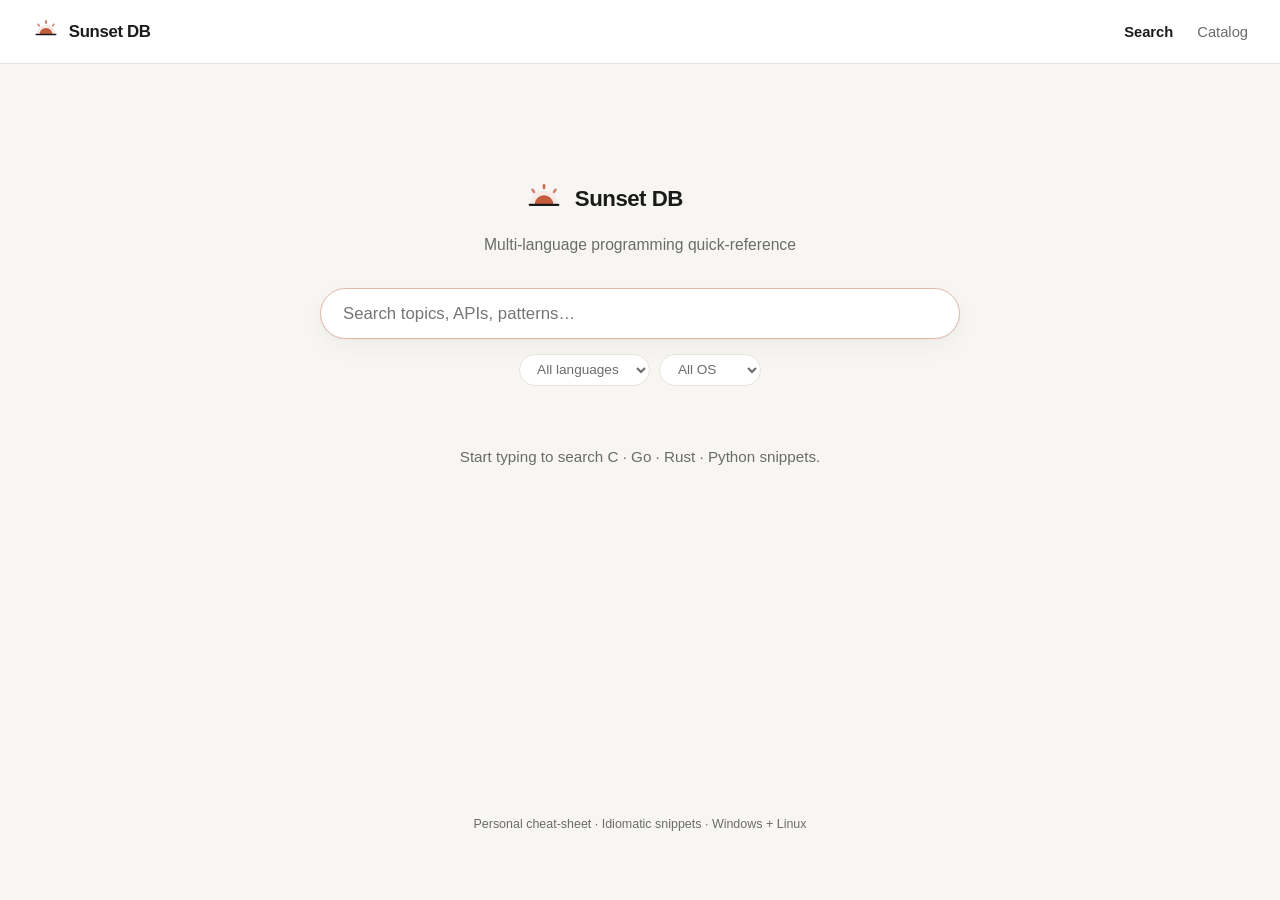
==== index.html @ 4646adef "Initial public Sunset DB: C/Go/Rust/Python quick-reference" ====
<!DOCTYPE html>
<html lang="en">
<head>
  <meta charset="UTF-8" />
  <meta name="viewport" content="width=device-width, initial-scale=1" />
  <title>Sunset DB</title>
  <link rel="stylesheet" href="assets/style.css" />
</head>
<body>
  <nav class="topnav">
    <a class="brand" href="index.html"><img class="brand-mark" src="assets/logo-mark.svg" alt="" width="28" height="28" /><span>Sunset DB</span></a>
    <div class="nav-links">
      <a class="active" href="index.html">Search</a>
      <a href="catalog.html">Catalog</a>
    </div>
  </nav>

  <section class="search-hero">
    <div class="logo"><img class="logo-img" src="assets/logo.svg" alt="Sunset DB" width="220" height="50" /></div>
    <p class="tagline">Multi-language programming quick-reference</p>
    <div class="search-box">
      <input id="q" type="search" placeholder="Search topics, APIs, patterns…" autocomplete="off" autofocus />
    </div>
    <div class="search-filters">
      <select id="lang" aria-label="Language"></select>
      <select id="os" aria-label="OS"></select>
    </div>
    <div id="results" class="results"></div>
    <p id="hint" class="empty-hint">Start typing to search C · Go · Rust · Python snippets.</p>
    <p class="lab-note">Personal cheat-sheet · Idiomatic snippets · Windows + Linux</p>
  </section>

  <script src="assets/app.js"></script>
  <script>
    (async () => {
      const { load, filter, fillSelect, collectMeta, chips, detailUrl } = SunsetDB;
      const q = document.getElementById("q");
      const lang = document.getElementById("lang");
      const os = document.getElementById("os");
      const results = document.getElementById("results");
      const hint = document.getElementById("hint");
      let all = [];
      try { all = await load(); } catch (e) {
        hint.textContent = e.message; return;
      }
      const meta = collectMeta(all);
      fillSelect(lang, meta.langs, "All languages");
      fillSelect(os, meta.oses, "All OS");

      function render() {
        const query = q.value.trim();
        const items = filter(all, { q: query, lang: lang.value, os: os.value });
        results.innerHTML = "";
        const show = query.length > 0 || lang.value || os.value;
        hint.style.display = show ? "none" : "block";
        if (!show) return;
        if (!items.length) {
          hint.style.display = "block";
          hint.textContent = "No topics matched.";
          return;
        }
        items.slice(0, 40).forEach(t => {
          const a = document.createElement("a");
          a.className = "result";
          a.href = detailUrl(t.id);
          a.innerHTML = `<div class="urlish">topic / ${t.category || "general"} / ${t.id}</div><h2></h2><p></p><div class="chips"></div>`;
          a.querySelector("h2").textContent = t.title;
          a.querySelector("p").textContent = t.summary || "";
          chips(t, a.querySelector(".chips"));
          results.appendChild(a);
        });
      }
      q.addEventListener("input", render);
      lang.addEventListener("change", render);
      os.addEventListener("change", render);
      const params = new URLSearchParams(location.search);
      if (params.get("q")) { q.value = params.get("q"); render(); }
      if (params.get("lang")) { lang.value = params.get("lang"); render(); }
      if (params.get("os")) { os.value = params.get("os"); render(); }
    })();
  </script>
</body>
</html>
---- assets/style.css ----
:root {
  --bg: #f7f6f3;
  --surface: #ffffff;
  --text: #1a1a1a;
  --muted: #6b6b6b;
  --line: #e6e4df;
  --accent: #1a1a1a;
  --accent-soft: #f0efeb;
  --sunset: #c45c3e;
  --sunset-soft: #f7ebe6;
  --chip: #eeebe6;
  --shadow: 0 1px 2px rgba(0,0,0,.04), 0 8px 24px rgba(0,0,0,.04);
  --radius: 12px;
  --font: "Segoe UI", "Helvetica Neue", Arial, sans-serif;
  --mono: Consolas, "Cascadia Code", ui-monospace, monospace;
}

* { box-sizing: border-box; }
html, body {
  margin: 0;
  padding: 0;
  background: var(--bg);
  color: var(--text);
  font-family: var(--font);
  line-height: 1.5;
  min-height: 100%;
}
a { color: inherit; text-decoration: none; }
a:hover { opacity: .75; }

.topnav {
  display: flex;
  align-items: center;
  justify-content: space-between;
  padding: 1.1rem 2rem;
  border-bottom: 1px solid var(--line);
  background: var(--surface);
}
.brand {
  display: inline-flex;
  align-items: center;
  gap: .55rem;
  font-weight: 600;
  letter-spacing: -0.02em;
  font-size: 1.05rem;
  color: var(--text);
}
.brand:hover { opacity: 1; }
.brand:hover span { color: var(--sunset); }
.brand-mark {
  display: block;
  width: 28px;
  height: 28px;
  flex-shrink: 0;
}
.nav-links { display: flex; gap: 1.5rem; font-size: .92rem; color: var(--muted); }
.nav-links a.active { color: var(--text); font-weight: 600; }

/* —— Search home (Google-like) —— */
.search-hero {
  min-height: calc(100vh - 70px);
  display: flex;
  flex-direction: column;
  align-items: center;
  padding: 12vh 1.25rem 3rem;
}
.search-hero .logo {
  margin-bottom: .35rem;
  line-height: 0;
}
.search-hero .logo-img {
  display: block;
  width: min(240px, 70vw);
  height: auto;
}
.search-hero .tagline {
  color: var(--muted);
  margin: 0 0 2rem;
  font-size: .98rem;
}
.search-box {
  width: min(640px, 100%);
  display: flex;
  align-items: center;
  gap: .5rem;
  background: var(--surface);
  border: 1px solid var(--line);
  border-radius: 999px;
  padding: .85rem 1.25rem;
  box-shadow: var(--shadow);
}
.search-box:focus-within { border-color: #e0b8a8; }
.search-box input {
  flex: 1;
  border: 0;
  outline: none;
  font-size: 1.05rem;
  background: transparent;
  font-family: inherit;
}
.search-filters {
  width: min(640px, 100%);
  display: flex;
  gap: .6rem;
  margin-top: .9rem;
  flex-wrap: wrap;
  justify-content: center;
}
.search-filters select {
  border: 1px solid var(--line);
  background: var(--surface);
  border-radius: 999px;
  padding: .4rem .85rem;
  font-size: .85rem;
  color: var(--muted);
  font-family: inherit;
}
.results {
  width: min(720px, 100%);
  margin-top: 1.75rem;
}
.result {
  display: block;
  background: var(--surface);
  border: 1px solid var(--line);
  border-radius: var(--radius);
  padding: 1rem 1.15rem;
  margin-bottom: .75rem;
  box-shadow: var(--shadow);
  transition: border-color .12s;
}
.result:hover { border-color: #c8c4bb; }
.result h2 {
  margin: 0 0 .25rem;
  font-size: 1.05rem;
  font-weight: 600;
  letter-spacing: -0.02em;
}
.result .urlish {
  color: #3c6e51;
  font-size: .78rem;
  margin-bottom: .35rem;
}
.result p {
  margin: 0;
  color: var(--muted);
  font-size: .9rem;
  display: -webkit-box;
  -webkit-line-clamp: 2;
  -webkit-box-orient: vertical;
  overflow: hidden;
}
.chips { display: flex; flex-wrap: wrap; gap: .35rem; margin-top: .55rem; }
.chip {
  background: var(--chip);
  color: var(--muted);
  font-size: .72rem;
  padding: .15rem .5rem;
  border-radius: 999px;
}
.chip.lang { color: #2f5d45; background: #e7f0ea; }
.empty-hint {
  text-align: center;
  color: var(--muted);
  margin-top: 2rem;
  font-size: .95rem;
}
.lab-note {
  margin-top: auto;
  padding-top: 3rem;
  font-size: .78rem;
  color: var(--muted);
}

/* —— Catalog —— */
.page {
  max-width: 1080px;
  margin: 0 auto;
  padding: 2rem 1.5rem 4rem;
}
.page h1 {
  font-size: 1.85rem;
  letter-spacing: -0.03em;
  margin: 0 0 .35rem;
  font-weight: 600;
}
.page .lead { color: var(--muted); margin: 0 0 1.5rem; }
.toolbar {
  display: flex;
  flex-wrap: wrap;
  gap: .6rem;
  margin-bottom: 1.25rem;
}
.toolbar input, .toolbar select {
  border: 1px solid var(--line);
  background: var(--surface);
  border-radius: 999px;
  padding: .55rem 1rem;
  font-size: .9rem;
  font-family: inherit;
}
.toolbar input { flex: 1; min-width: 200px; }
.grid {
  display: grid;
  grid-template-columns: repeat(auto-fill, minmax(280px, 1fr));
  gap: 1rem;
}
.card {
  background: var(--surface);
  border: 1px solid var(--line);
  border-radius: var(--radius);
  padding: 1.15rem;
  box-shadow: var(--shadow);
  display: flex;
  flex-direction: column;
  min-height: 160px;
}
.card h2 { margin: 0 0 .4rem; font-size: 1.02rem; letter-spacing: -0.02em; }
.card p { margin: 0; color: var(--muted); font-size: .88rem; flex: 1; }
.card .chips { margin-top: .85rem; }
.badge-stub {
  font-size: .68rem;
  text-transform: uppercase;
  letter-spacing: .04em;
  color: #8a6d3b;
  background: #f5edd9;
  padding: .12rem .4rem;
  border-radius: 4px;
  margin-left: .4rem;
  vertical-align: middle;
}

/* —— Detail —— */
.detail-wrap { max-width: 860px; margin: 0 auto; padding: 2rem 1.5rem 4rem; }
.detail-wrap .back { color: var(--muted); font-size: .9rem; margin-bottom: 1.25rem; display: inline-block; }
.detail-wrap h1 { font-size: 1.9rem; letter-spacing: -0.03em; margin: 0 0 .75rem; font-weight: 600; }
.detail-wrap .desc { color: var(--muted); font-size: 1.02rem; margin-bottom: 1.25rem; }
.panel {
  background: var(--surface);
  border: 1px solid var(--line);
  border-radius: var(--radius);
  padding: 1.1rem 1.2rem;
  margin: 1rem 0;
  box-shadow: var(--shadow);
}
.panel h3 {
  margin: 0 0 .5rem;
  font-size: .75rem;
  text-transform: uppercase;
  letter-spacing: .06em;
  color: var(--muted);
  font-weight: 600;
}
.code-block {
  border: 1px solid var(--line);
  border-radius: var(--radius);
  overflow: hidden;
  margin: 1rem 0;
  background: var(--surface);
  box-shadow: var(--shadow);
}
.code-block .bar {
  display: flex;
  justify-content: space-between;
  padding: .55rem 1rem;
  border-bottom: 1px solid var(--line);
  background: var(--accent-soft);
  font-size: .8rem;
  color: var(--muted);
}
.code-block pre {
  margin: 0;
  padding: 1rem 1.1rem;
  overflow-x: auto;
  font-size: .82rem;
  line-height: 1.45;
  background: #fafaf8;
}
.code-block code { font-family: var(--mono); }
.refs a { color: #2f5d45; word-break: break-all; }
.count-line { color: var(--muted); font-size: .85rem; margin-bottom: .75rem; }

.chip.os { color: #5a4a2f; background: #f0ead8; }
.code-block .snip-notes {
  padding: .65rem 1.1rem .85rem;
  border-top: 1px solid var(--line);
  font-size: .82rem;
  color: var(--muted);
  background: var(--accent-soft);
}
.panel ul { margin: 0; padding-left: 1.2rem; color: var(--muted); }
.panel li { margin: .25rem 0; }
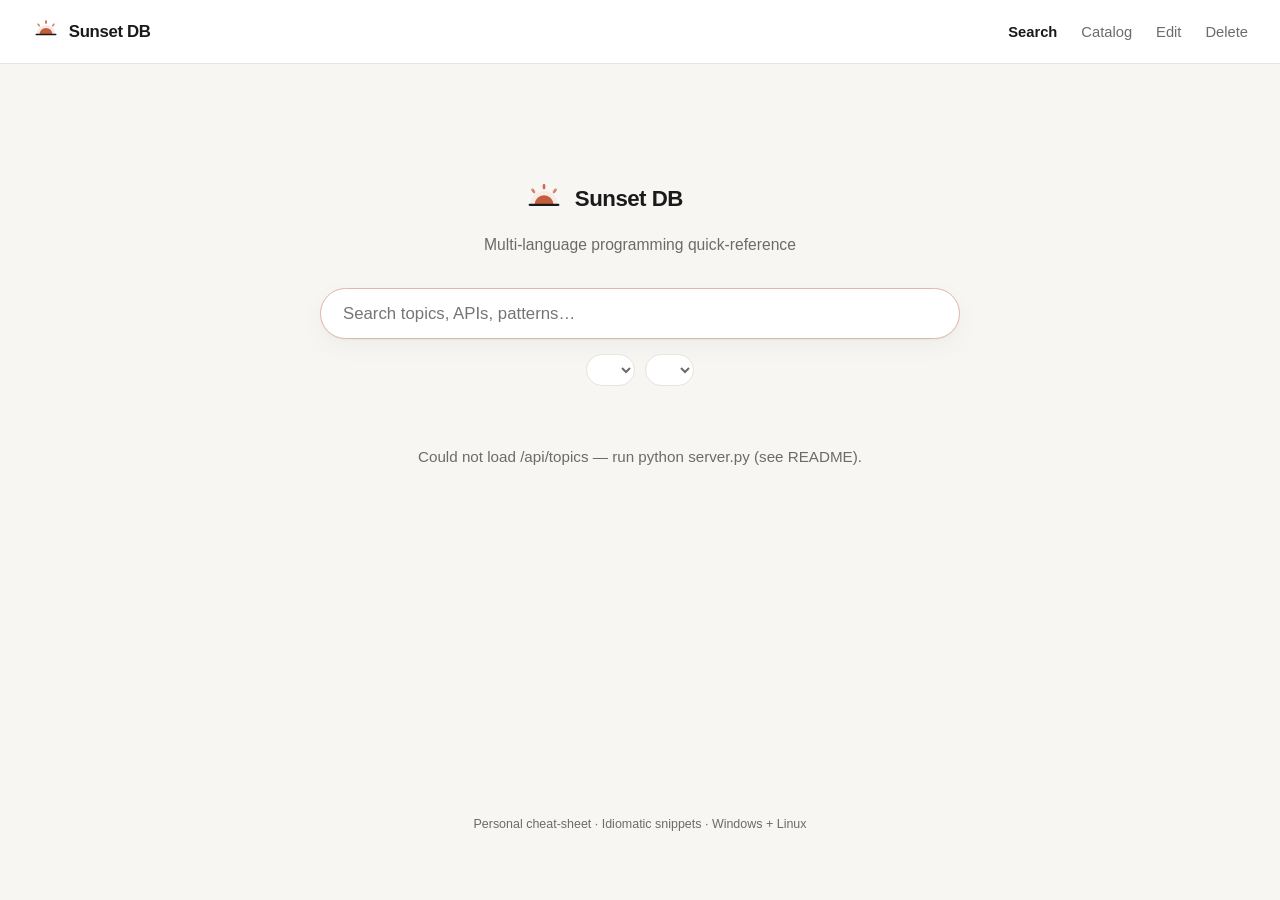
==== commit b7500b00: "Add SQLite store with Edit (create/update) and Delete topic tabs" ====
--- a/index.html
+++ b/index.html
@@ -12,6 +12,8 @@
     <div class="nav-links">
       <a class="active" href="index.html">Search</a>
       <a href="catalog.html">Catalog</a>
+      <a href="add.html">Edit</a>
+      <a href="delete.html">Delete</a>
     </div>
   </nav>
 
--- a/assets/style.css
+++ b/assets/style.css
@@ -290,3 +290,148 @@
 }
 .panel ul { margin: 0; padding-left: 1.2rem; color: var(--muted); }
 .panel li { margin: .25rem 0; }
+
+/* —— Forms (Add/Edit + Delete) —— */
+.topic-form { margin-top: .5rem; }
+.form-grid {
+  display: grid;
+  grid-template-columns: repeat(2, minmax(0, 1fr));
+  gap: .85rem 1rem;
+}
+.form-grid label, .snippet-edit label {
+  display: flex;
+  flex-direction: column;
+  gap: .35rem;
+  font-size: .78rem;
+  font-weight: 600;
+  text-transform: uppercase;
+  letter-spacing: .04em;
+  color: var(--muted);
+}
+.form-grid .span-2 { grid-column: 1 / -1; }
+.form-grid input, .form-grid select, .form-grid textarea,
+.snippet-edit input, .snippet-edit textarea,
+.form-row input {
+  border: 1px solid var(--line);
+  background: var(--surface);
+  border-radius: 10px;
+  padding: .65rem .85rem;
+  font-size: .95rem;
+  font-family: inherit;
+  color: var(--text);
+  text-transform: none;
+  letter-spacing: normal;
+  font-weight: 400;
+}
+.form-grid textarea, .snippet-edit textarea {
+  font-family: var(--mono);
+  font-size: .85rem;
+  line-height: 1.45;
+  resize: vertical;
+}
+.form-grid input:focus, .form-grid select:focus, .form-grid textarea:focus,
+.snippet-edit input:focus, .snippet-edit textarea:focus,
+.form-row input:focus {
+  outline: none;
+  border-color: #e0b8a8;
+}
+.form-grid input[readonly] {
+  background: var(--accent-soft);
+  color: var(--muted);
+}
+.check-row { display: flex; flex-wrap: wrap; gap: .75rem; margin-top: .15rem; }
+.check {
+  display: inline-flex !important;
+  flex-direction: row !important;
+  align-items: center;
+  gap: .35rem !important;
+  text-transform: none !important;
+  letter-spacing: normal !important;
+  font-weight: 500 !important;
+  font-size: .9rem !important;
+  color: var(--text) !important;
+}
+.form-section {
+  margin: 1.75rem 0 .75rem;
+  font-size: 1.15rem;
+  letter-spacing: -0.02em;
+  font-weight: 600;
+}
+.snippet-edit { margin: .75rem 0; }
+.snippet-edit h3 { margin-bottom: .75rem; }
+.form-row-inline {
+  display: flex;
+  flex-wrap: wrap;
+  gap: .6rem;
+  align-items: center;
+}
+.form-row-inline input { flex: 1; min-width: 180px; }
+.form-actions {
+  display: flex;
+  flex-wrap: wrap;
+  align-items: center;
+  gap: .85rem;
+  margin-top: 1.5rem;
+}
+.btn {
+  border: 1px solid var(--line);
+  background: var(--surface);
+  color: var(--text);
+  border-radius: 999px;
+  padding: .55rem 1.15rem;
+  font-size: .9rem;
+  font-family: inherit;
+  cursor: pointer;
+  font-weight: 560;
+}
+.btn:hover { opacity: .85; }
+.btn-primary {
+  background: var(--sunset);
+  border-color: var(--sunset);
+  color: #fff;
+}
+.btn-ghost { background: transparent; }
+.btn-danger {
+  background: var(--sunset-soft);
+  border-color: #e0b8a8;
+  color: var(--sunset);
+  flex-shrink: 0;
+}
+.form-status { font-size: .9rem; color: var(--muted); }
+.form-status.ok { color: #2f5d45; }
+.form-status.err { color: var(--sunset); }
+.muted { color: var(--muted); font-weight: 400; }
+.load-panel { margin-bottom: 1.25rem; }
+
+.delete-list { display: flex; flex-direction: column; gap: .75rem; }
+.delete-row {
+  display: flex;
+  gap: 1rem;
+  align-items: flex-start;
+  justify-content: space-between;
+  background: var(--surface);
+  border: 1px solid var(--line);
+  border-radius: var(--radius);
+  padding: 1rem 1.15rem;
+  box-shadow: var(--shadow);
+}
+.delete-meta { min-width: 0; flex: 1; }
+.delete-meta h2 {
+  margin: 0 0 .2rem;
+  font-size: 1.02rem;
+  letter-spacing: -0.02em;
+}
+.delete-meta .urlish {
+  color: #3c6e51;
+  font-size: .78rem;
+  margin-bottom: .3rem;
+}
+.delete-meta p {
+  margin: 0;
+  color: var(--muted);
+  font-size: .88rem;
+}
+@media (max-width: 700px) {
+  .form-grid { grid-template-columns: 1fr; }
+  .delete-row { flex-direction: column; }
+}
